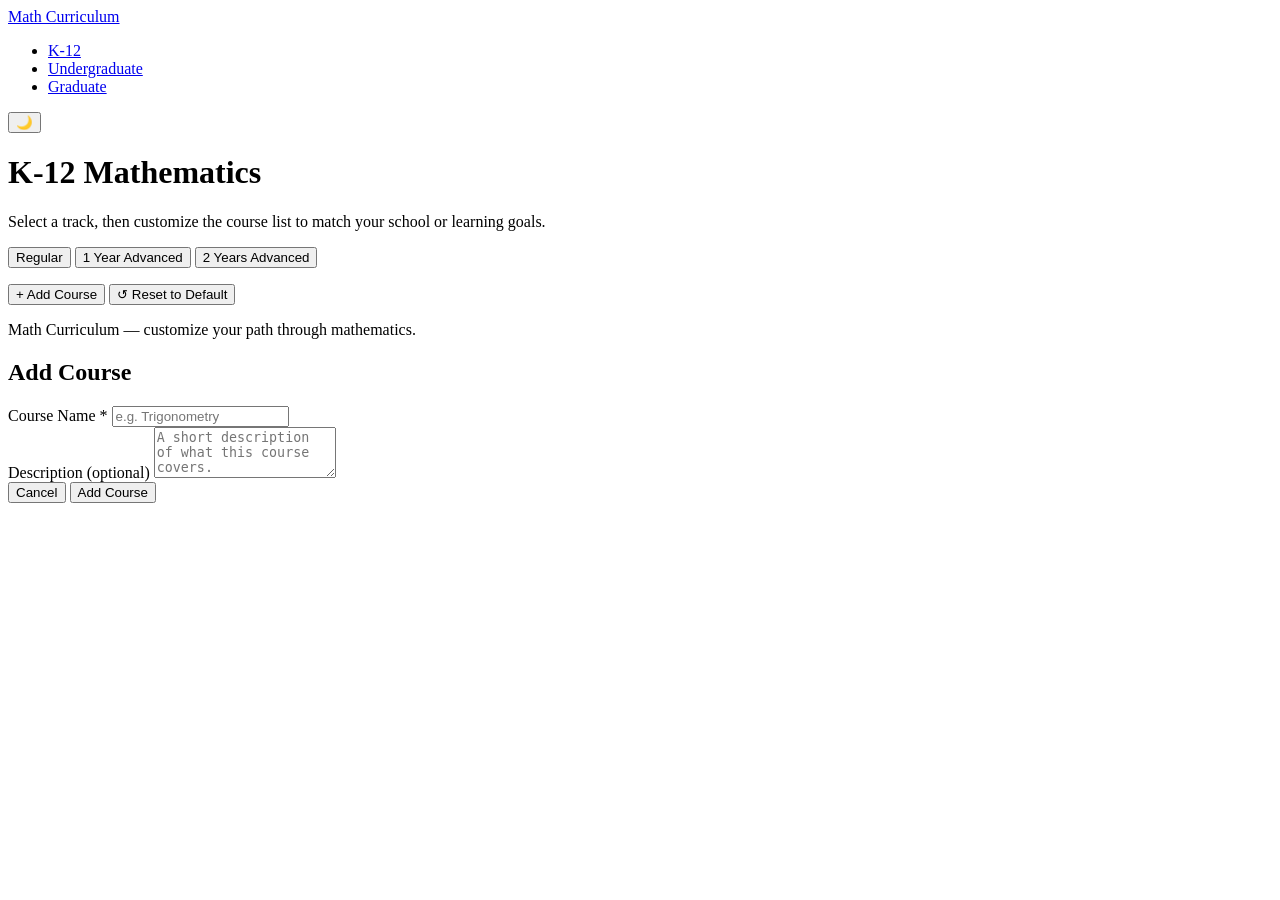
==== k12.html @ 6f180456 "First version of HTML pages." ====
<!DOCTYPE html>
<html lang="en">
<head>
  <meta charset="UTF-8" />
  <meta name="viewport" content="width=device-width, initial-scale=1.0" />
  <title>K-12 Curriculum — Math Curriculum</title>
  <link rel="stylesheet" href="css/style.css" />
</head>
<body>

  <nav class="navbar">
    <a href="index.html" class="navbar__brand">Math Curriculum</a>
    <ul class="navbar__nav">
      <li><a href="k12.html" class="active">K-12</a></li>
      <li><a href="undergraduate.html">Undergraduate</a></li>
      <li><a href="graduate.html">Graduate</a></li>
    </ul>
    <div class="navbar__actions">
      <button id="theme-toggle" class="theme-toggle" aria-label="Switch to dark mode">🌙</button>
    </div>
  </nav>

  <main class="page-wrapper">
    <div class="page-header">
      <h1>K-12 Mathematics</h1>
      <p>Select a track, then customize the course list to match your school or learning goals.</p>
    </div>

    <div class="track-section">
      <div class="track-tabs" role="tablist" aria-label="K-12 tracks">
        <button class="track-tab active" role="tab" data-track-id="regular">Regular</button>
        <button class="track-tab" role="tab" data-track-id="advanced1">1 Year Advanced</button>
        <button class="track-tab" role="tab" data-track-id="advanced2">2 Years Advanced</button>
      </div>
      <p id="track-description" class="track-description"></p>
    </div>

    <div class="course-toolbar">
      <button id="add-course-btn" class="btn btn-primary">+ Add Course</button>
      <button id="reset-btn" class="btn btn-ghost">↺ Reset to Default</button>
    </div>

    <div id="course-list" class="course-list"></div>
  </main>

  <footer>
    <p>Math Curriculum — customize your path through mathematics.</p>
  </footer>

  <!-- Add Course Modal -->
  <div id="add-modal" class="modal-backdrop hidden" role="dialog" aria-modal="true" aria-labelledby="modal-title">
    <div class="modal">
      <h2 id="modal-title">Add Course</h2>
      <form id="add-course-form" novalidate>
        <div class="form-group">
          <label for="course-name-input">Course Name <span aria-hidden="true">*</span></label>
          <input
            type="text"
            id="course-name-input"
            name="name"
            placeholder="e.g. Trigonometry"
            required
            autocomplete="off"
          />
        </div>
        <div class="form-group">
          <label for="course-desc-input">Description (optional)</label>
          <textarea
            id="course-desc-input"
            name="description"
            placeholder="A short description of what this course covers."
            rows="3"
          ></textarea>
        </div>
        <div class="form-actions">
          <button type="button" id="modal-cancel" class="btn btn-ghost">Cancel</button>
          <button type="submit" class="btn btn-primary">Add Course</button>
        </div>
      </form>
    </div>
  </div>

  <script type="module">
    import { initTheme } from './js/theme.js';
    import { initCurriculum } from './js/curriculum.js';
    import { k12Tracks } from './js/data.js';
    initTheme();
    initCurriculum('k12', k12Tracks, 'regular');
  </script>
</body>
</html>
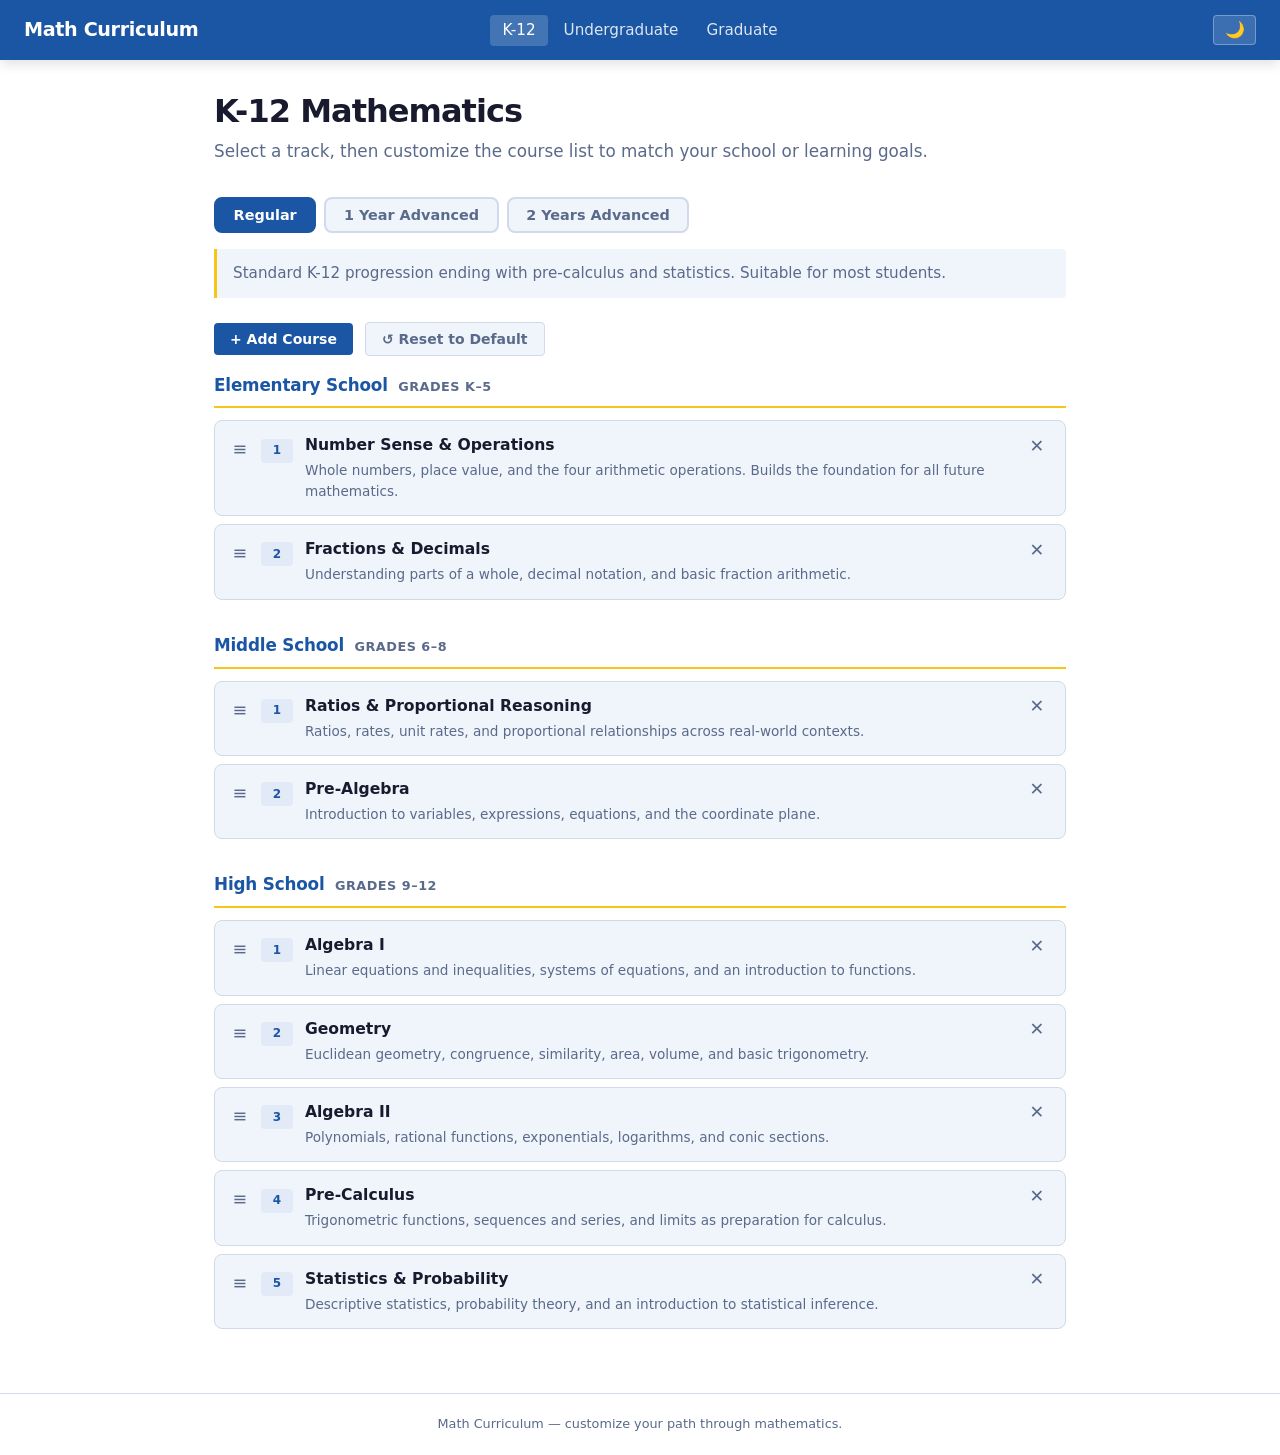
==== commit 1019582d: "Update HTML for design change: organize courses into groups." ====
--- a/k12.html
+++ b/k12.html
@@ -40,7 +40,7 @@
       <button id="reset-btn" class="btn btn-ghost">↺ Reset to Default</button>
     </div>
 
-    <div id="course-list" class="course-list"></div>
+    <div id="course-list"></div>
   </main>
 
   <footer>
@@ -72,6 +72,10 @@
             rows="3"
           ></textarea>
         </div>
+        <div class="form-group">
+          <label for="course-group-select">Grade Level</label>
+          <select id="course-group-select" name="group"></select>
+        </div>
         <div class="form-actions">
           <button type="button" id="modal-cancel" class="btn btn-ghost">Cancel</button>
           <button type="submit" class="btn btn-primary">Add Course</button>
--- a/css/style.css
+++ b/css/style.css
@@ -0,0 +1,700 @@
+/* ============================================================
+   CSS Custom Properties — Light Mode (default)
+   ============================================================ */
+:root {
+  --color-primary:     #1a56a4;
+  --color-primary-hover: #154690;
+  --color-accent:      #f5c518;
+  --color-accent-hover:#e0b310;
+  --color-bg:          #ffffff;
+  --color-surface:     #f0f4fb;
+  --color-surface-2:   #e2eaf7;
+  --color-text:        #1a1a2e;
+  --color-text-muted:  #5a6a8a;
+  --color-border:      #d0daea;
+  --color-danger:      #c0392b;
+  --color-danger-hover:#a93226;
+  --color-drag-over:   #bdd0f0;
+
+  --font-sans: system-ui, -apple-system, BlinkMacSystemFont, "Segoe UI", Roboto, sans-serif;
+
+  --radius-sm:  4px;
+  --radius-md:  8px;
+  --radius-lg:  12px;
+
+  --shadow-sm:  0 1px 3px rgba(0,0,0,0.08);
+  --shadow-md:  0 4px 12px rgba(0,0,0,0.12);
+  --shadow-lg:  0 8px 24px rgba(0,0,0,0.16);
+
+  --nav-height: 60px;
+  --max-width:  900px;
+}
+
+/* ============================================================
+   Dark Mode
+   ============================================================ */
+[data-theme="dark"] {
+  --color-primary:       #4a90d9;
+  --color-primary-hover: #5aa0e8;
+  --color-accent:        #f5c518;
+  --color-accent-hover:  #ffd740;
+  --color-bg:            #0d1117;
+  --color-surface:       #161b22;
+  --color-surface-2:     #21262d;
+  --color-text:          #e6edf3;
+  --color-text-muted:    #8b949e;
+  --color-border:        #30363d;
+  --color-danger:        #e05a4a;
+  --color-danger-hover:  #c0392b;
+  --color-drag-over:     #1f3a5f;
+
+  --shadow-sm:  0 1px 3px rgba(0,0,0,0.3);
+  --shadow-md:  0 4px 12px rgba(0,0,0,0.4);
+  --shadow-lg:  0 8px 24px rgba(0,0,0,0.5);
+}
+
+/* ============================================================
+   Reset & Base
+   ============================================================ */
+*, *::before, *::after {
+  box-sizing: border-box;
+  margin: 0;
+  padding: 0;
+}
+
+html {
+  font-family: var(--font-sans);
+  font-size: 16px;
+  line-height: 1.6;
+  color: var(--color-text);
+  background-color: var(--color-bg);
+  transition: background-color 0.2s ease, color 0.2s ease;
+}
+
+body {
+  min-height: 100vh;
+  display: flex;
+  flex-direction: column;
+}
+
+a {
+  color: var(--color-primary);
+  text-decoration: none;
+}
+
+a:hover {
+  text-decoration: underline;
+}
+
+button {
+  font-family: var(--font-sans);
+  cursor: pointer;
+}
+
+/* ============================================================
+   Navbar
+   ============================================================ */
+.navbar {
+  position: sticky;
+  top: 0;
+  z-index: 100;
+  height: var(--nav-height);
+  background-color: var(--color-primary);
+  display: flex;
+  align-items: center;
+  padding: 0 1.5rem;
+  box-shadow: var(--shadow-md);
+}
+
+.navbar__brand {
+  font-size: 1.2rem;
+  font-weight: 700;
+  color: #fff;
+  text-decoration: none;
+  letter-spacing: -0.02em;
+  flex: 1;
+}
+
+.navbar__brand:hover {
+  text-decoration: none;
+  opacity: 0.9;
+}
+
+.navbar__nav {
+  display: flex;
+  gap: 0.25rem;
+  align-items: center;
+  list-style: none;
+  flex: 2;
+  justify-content: center;
+}
+
+.navbar__nav a {
+  color: rgba(255,255,255,0.85);
+  font-size: 0.95rem;
+  font-weight: 500;
+  padding: 0.4rem 0.75rem;
+  border-radius: var(--radius-sm);
+  transition: background-color 0.15s ease, color 0.15s ease;
+  text-decoration: none;
+}
+
+.navbar__nav a:hover,
+.navbar__nav a.active {
+  background-color: rgba(255,255,255,0.18);
+  color: #fff;
+  text-decoration: none;
+}
+
+.navbar__actions {
+  flex: 1;
+  display: flex;
+  justify-content: flex-end;
+  align-items: center;
+}
+
+/* Theme toggle button */
+.theme-toggle {
+  background: rgba(255,255,255,0.15);
+  border: 1px solid rgba(255,255,255,0.3);
+  color: #fff;
+  border-radius: var(--radius-sm);
+  padding: 0.35rem 0.65rem;
+  font-size: 1rem;
+  line-height: 1;
+  transition: background-color 0.15s ease;
+  cursor: pointer;
+}
+
+.theme-toggle:hover {
+  background: rgba(255,255,255,0.28);
+}
+
+/* ============================================================
+   Page Layout
+   ============================================================ */
+.page-wrapper {
+  flex: 1;
+  width: 100%;
+  max-width: var(--max-width);
+  margin: 0 auto;
+  padding: 2rem 1.5rem 4rem;
+}
+
+.page-header {
+  margin-bottom: 2rem;
+}
+
+.page-header h1 {
+  font-size: 2rem;
+  font-weight: 800;
+  color: var(--color-text);
+  letter-spacing: -0.03em;
+  line-height: 1.2;
+}
+
+.page-header p {
+  margin-top: 0.5rem;
+  color: var(--color-text-muted);
+  font-size: 1.05rem;
+}
+
+/* ============================================================
+   Landing Page
+   ============================================================ */
+.hero {
+  text-align: center;
+  padding: 3rem 1rem 2rem;
+}
+
+.hero h1 {
+  font-size: 2.6rem;
+  font-weight: 900;
+  letter-spacing: -0.04em;
+  line-height: 1.15;
+  color: var(--color-text);
+}
+
+.hero h1 span {
+  color: var(--color-primary);
+}
+
+.hero p {
+  margin-top: 1rem;
+  font-size: 1.15rem;
+  color: var(--color-text-muted);
+  max-width: 480px;
+  margin-left: auto;
+  margin-right: auto;
+}
+
+.level-cards {
+  display: grid;
+  grid-template-columns: repeat(3, 1fr);
+  gap: 1.5rem;
+  margin-top: 3rem;
+}
+
+.level-card {
+  background: var(--color-surface);
+  border: 2px solid var(--color-border);
+  border-radius: var(--radius-lg);
+  padding: 2rem 1.5rem;
+  text-align: center;
+  text-decoration: none;
+  color: var(--color-text);
+  display: flex;
+  flex-direction: column;
+  align-items: center;
+  gap: 0.75rem;
+  transition: border-color 0.15s ease, box-shadow 0.15s ease, transform 0.15s ease;
+  box-shadow: var(--shadow-sm);
+}
+
+.level-card:hover {
+  border-color: var(--color-primary);
+  box-shadow: var(--shadow-md);
+  transform: translateY(-2px);
+  text-decoration: none;
+  color: var(--color-text);
+}
+
+.level-card__icon {
+  font-size: 2.5rem;
+  line-height: 1;
+}
+
+.level-card__title {
+  font-size: 1.25rem;
+  font-weight: 700;
+  color: var(--color-primary);
+}
+
+.level-card__desc {
+  font-size: 0.9rem;
+  color: var(--color-text-muted);
+  line-height: 1.5;
+}
+
+.level-card__tracks {
+  margin-top: 0.5rem;
+  font-size: 0.8rem;
+  color: var(--color-text-muted);
+  background: var(--color-surface-2);
+  border-radius: var(--radius-sm);
+  padding: 0.4rem 0.75rem;
+  width: 100%;
+}
+
+.level-card__cta {
+  margin-top: auto;
+  font-size: 0.9rem;
+  font-weight: 600;
+  color: var(--color-primary);
+  display: flex;
+  align-items: center;
+  gap: 0.25rem;
+}
+
+/* ============================================================
+   Track Tabs
+   ============================================================ */
+.track-section {
+  margin-bottom: 1.5rem;
+}
+
+.track-tabs {
+  display: flex;
+  flex-wrap: wrap;
+  gap: 0.5rem;
+  margin-bottom: 1rem;
+}
+
+.track-tab {
+  background: var(--color-surface);
+  border: 2px solid var(--color-border);
+  color: var(--color-text-muted);
+  border-radius: var(--radius-md);
+  padding: 0.5rem 1.1rem;
+  font-size: 0.9rem;
+  font-weight: 600;
+  transition: border-color 0.15s ease, color 0.15s ease, background-color 0.15s ease;
+  cursor: pointer;
+}
+
+.track-tab:hover {
+  border-color: var(--color-primary);
+  color: var(--color-primary);
+}
+
+.track-tab.active {
+  background: var(--color-primary);
+  border-color: var(--color-primary);
+  color: #fff;
+}
+
+.track-description {
+  font-size: 0.95rem;
+  color: var(--color-text-muted);
+  margin-bottom: 1.25rem;
+  padding: 0.75rem 1rem;
+  background: var(--color-surface);
+  border-left: 3px solid var(--color-accent);
+  border-radius: 0 var(--radius-sm) var(--radius-sm) 0;
+}
+
+/* ============================================================
+   Toolbar (Add Course / Reset)
+   ============================================================ */
+.course-toolbar {
+  display: flex;
+  gap: 0.75rem;
+  align-items: center;
+  margin-bottom: 1rem;
+  flex-wrap: wrap;
+}
+
+.btn {
+  display: inline-flex;
+  align-items: center;
+  gap: 0.35rem;
+  border: none;
+  border-radius: var(--radius-sm);
+  padding: 0.5rem 1rem;
+  font-size: 0.875rem;
+  font-weight: 600;
+  transition: background-color 0.15s ease, opacity 0.15s ease;
+  cursor: pointer;
+}
+
+.btn-primary {
+  background: var(--color-primary);
+  color: #fff;
+}
+
+.btn-primary:hover {
+  background: var(--color-primary-hover);
+}
+
+.btn-ghost {
+  background: var(--color-surface);
+  color: var(--color-text-muted);
+  border: 1px solid var(--color-border);
+}
+
+.btn-ghost:hover {
+  background: var(--color-surface-2);
+  color: var(--color-text);
+}
+
+/* ============================================================
+   Curriculum Sections (grade/year groups)
+   ============================================================ */
+.curriculum-section {
+  margin-bottom: 2rem;
+}
+
+.curriculum-section:last-child {
+  margin-bottom: 0;
+}
+
+.group-header {
+  display: flex;
+  align-items: baseline;
+  gap: 0.65rem;
+  margin-bottom: 0.75rem;
+  padding-bottom: 0.5rem;
+  border-bottom: 2px solid var(--color-accent);
+}
+
+.group-label {
+  font-size: 1.05rem;
+  font-weight: 800;
+  color: var(--color-primary);
+  letter-spacing: -0.01em;
+}
+
+.group-subtitle {
+  font-size: 0.8rem;
+  font-weight: 600;
+  color: var(--color-text-muted);
+  text-transform: uppercase;
+  letter-spacing: 0.04em;
+}
+
+/* ============================================================
+   Course List & Cards
+   ============================================================ */
+.course-list {
+  display: flex;
+  flex-direction: column;
+  gap: 0.5rem;
+  min-height: 2.5rem;
+  border-radius: var(--radius-sm);
+  transition: background-color 0.15s ease, border-color 0.15s ease;
+}
+
+.course-list.drag-over {
+  background: var(--color-drag-over);
+  outline: 2px dashed var(--color-primary);
+  outline-offset: -2px;
+}
+
+.course-card {
+  background: var(--color-surface);
+  border: 1px solid var(--color-border);
+  border-radius: var(--radius-md);
+  display: flex;
+  align-items: flex-start;
+  gap: 0.75rem;
+  padding: 0.875rem 1rem;
+  transition: border-color 0.15s ease, box-shadow 0.15s ease, opacity 0.15s ease;
+  cursor: default;
+}
+
+.course-card:hover {
+  border-color: var(--color-primary);
+  box-shadow: var(--shadow-sm);
+}
+
+.course-card.dragging {
+  opacity: 0.45;
+  box-shadow: var(--shadow-lg);
+}
+
+.course-card.drag-over {
+  border-color: var(--color-primary);
+  background: var(--color-drag-over);
+}
+
+/* Drop indicator line */
+.course-card.drop-before {
+  border-top: 2px solid var(--color-accent);
+}
+
+.drag-handle {
+  color: var(--color-text-muted);
+  cursor: grab;
+  font-size: 1.1rem;
+  line-height: 1.6;
+  flex-shrink: 0;
+  padding: 0 0.1rem;
+  user-select: none;
+}
+
+.drag-handle:active {
+  cursor: grabbing;
+}
+
+.course-body {
+  flex: 1;
+  min-width: 0;
+}
+
+.course-name {
+  font-weight: 700;
+  font-size: 0.975rem;
+  color: var(--color-text);
+  line-height: 1.4;
+}
+
+.course-desc {
+  margin-top: 0.2rem;
+  font-size: 0.85rem;
+  color: var(--color-text-muted);
+  line-height: 1.5;
+}
+
+.course-number {
+  font-size: 0.75rem;
+  font-weight: 700;
+  color: var(--color-primary);
+  background: var(--color-surface-2);
+  border-radius: var(--radius-sm);
+  padding: 0.15rem 0.45rem;
+  flex-shrink: 0;
+  margin-top: 0.2rem;
+  min-width: 2rem;
+  text-align: center;
+}
+
+.course-remove {
+  background: none;
+  border: none;
+  color: var(--color-text-muted);
+  font-size: 1.1rem;
+  line-height: 1;
+  padding: 0.15rem 0.3rem;
+  border-radius: var(--radius-sm);
+  flex-shrink: 0;
+  transition: color 0.15s ease, background-color 0.15s ease;
+  cursor: pointer;
+}
+
+.course-remove:hover {
+  color: var(--color-danger);
+  background: rgba(192,57,43,0.08);
+}
+
+/* Empty state */
+.course-empty {
+  text-align: center;
+  padding: 3rem 1rem;
+  color: var(--color-text-muted);
+  font-size: 0.95rem;
+}
+
+.course-empty p + p {
+  margin-top: 0.5rem;
+  font-size: 0.85rem;
+}
+
+/* ============================================================
+   Add Course Modal
+   ============================================================ */
+.modal-backdrop {
+  position: fixed;
+  inset: 0;
+  background: rgba(0,0,0,0.5);
+  z-index: 200;
+  display: flex;
+  align-items: center;
+  justify-content: center;
+  padding: 1rem;
+  animation: fadeIn 0.15s ease;
+}
+
+.modal-backdrop.hidden {
+  display: none;
+}
+
+@keyframes fadeIn {
+  from { opacity: 0; }
+  to   { opacity: 1; }
+}
+
+.modal {
+  background: var(--color-bg);
+  border: 1px solid var(--color-border);
+  border-radius: var(--radius-lg);
+  padding: 2rem;
+  width: 100%;
+  max-width: 440px;
+  box-shadow: var(--shadow-lg);
+  animation: slideUp 0.15s ease;
+}
+
+@keyframes slideUp {
+  from { transform: translateY(12px); opacity: 0; }
+  to   { transform: translateY(0);    opacity: 1; }
+}
+
+.modal h2 {
+  font-size: 1.2rem;
+  font-weight: 700;
+  margin-bottom: 1.25rem;
+  color: var(--color-text);
+}
+
+.form-group {
+  margin-bottom: 1rem;
+}
+
+.form-group label {
+  display: block;
+  font-size: 0.85rem;
+  font-weight: 600;
+  color: var(--color-text-muted);
+  margin-bottom: 0.35rem;
+}
+
+.form-group input,
+.form-group textarea,
+.form-group select {
+  width: 100%;
+  background: var(--color-surface);
+  border: 1px solid var(--color-border);
+  border-radius: var(--radius-sm);
+  padding: 0.6rem 0.75rem;
+  font-size: 0.9rem;
+  font-family: var(--font-sans);
+  color: var(--color-text);
+  transition: border-color 0.15s ease, box-shadow 0.15s ease;
+  resize: vertical;
+}
+
+.form-group select {
+  appearance: none;
+  background-image: url("data:image/svg+xml,%3Csvg xmlns='http://www.w3.org/2000/svg' width='10' height='6'%3E%3Cpath d='M0 0l5 6 5-6z' fill='%235a6a8a'/%3E%3C/svg%3E");
+  background-repeat: no-repeat;
+  background-position: right 0.75rem center;
+  padding-right: 2rem;
+  cursor: pointer;
+}
+
+.form-group input:focus,
+.form-group textarea:focus,
+.form-group select:focus {
+  outline: none;
+  border-color: var(--color-primary);
+  box-shadow: 0 0 0 3px rgba(26,86,164,0.15);
+}
+
+.form-actions {
+  display: flex;
+  gap: 0.75rem;
+  justify-content: flex-end;
+  margin-top: 1.25rem;
+}
+
+/* ============================================================
+   Footer
+   ============================================================ */
+footer {
+  text-align: center;
+  padding: 1.25rem;
+  font-size: 0.8rem;
+  color: var(--color-text-muted);
+  border-top: 1px solid var(--color-border);
+}
+
+/* ============================================================
+   Responsive
+   ============================================================ */
+@media (max-width: 700px) {
+  .level-cards {
+    grid-template-columns: 1fr;
+  }
+
+  .hero h1 {
+    font-size: 1.9rem;
+  }
+
+  .navbar__nav {
+    gap: 0;
+  }
+
+  .navbar__nav a {
+    font-size: 0.82rem;
+    padding: 0.35rem 0.5rem;
+  }
+
+  .page-header h1 {
+    font-size: 1.5rem;
+  }
+}
+
+@media (max-width: 480px) {
+  .navbar__brand {
+    font-size: 1rem;
+  }
+
+  .track-tabs {
+    gap: 0.35rem;
+  }
+
+  .track-tab {
+    font-size: 0.82rem;
+    padding: 0.4rem 0.75rem;
+  }
+}
